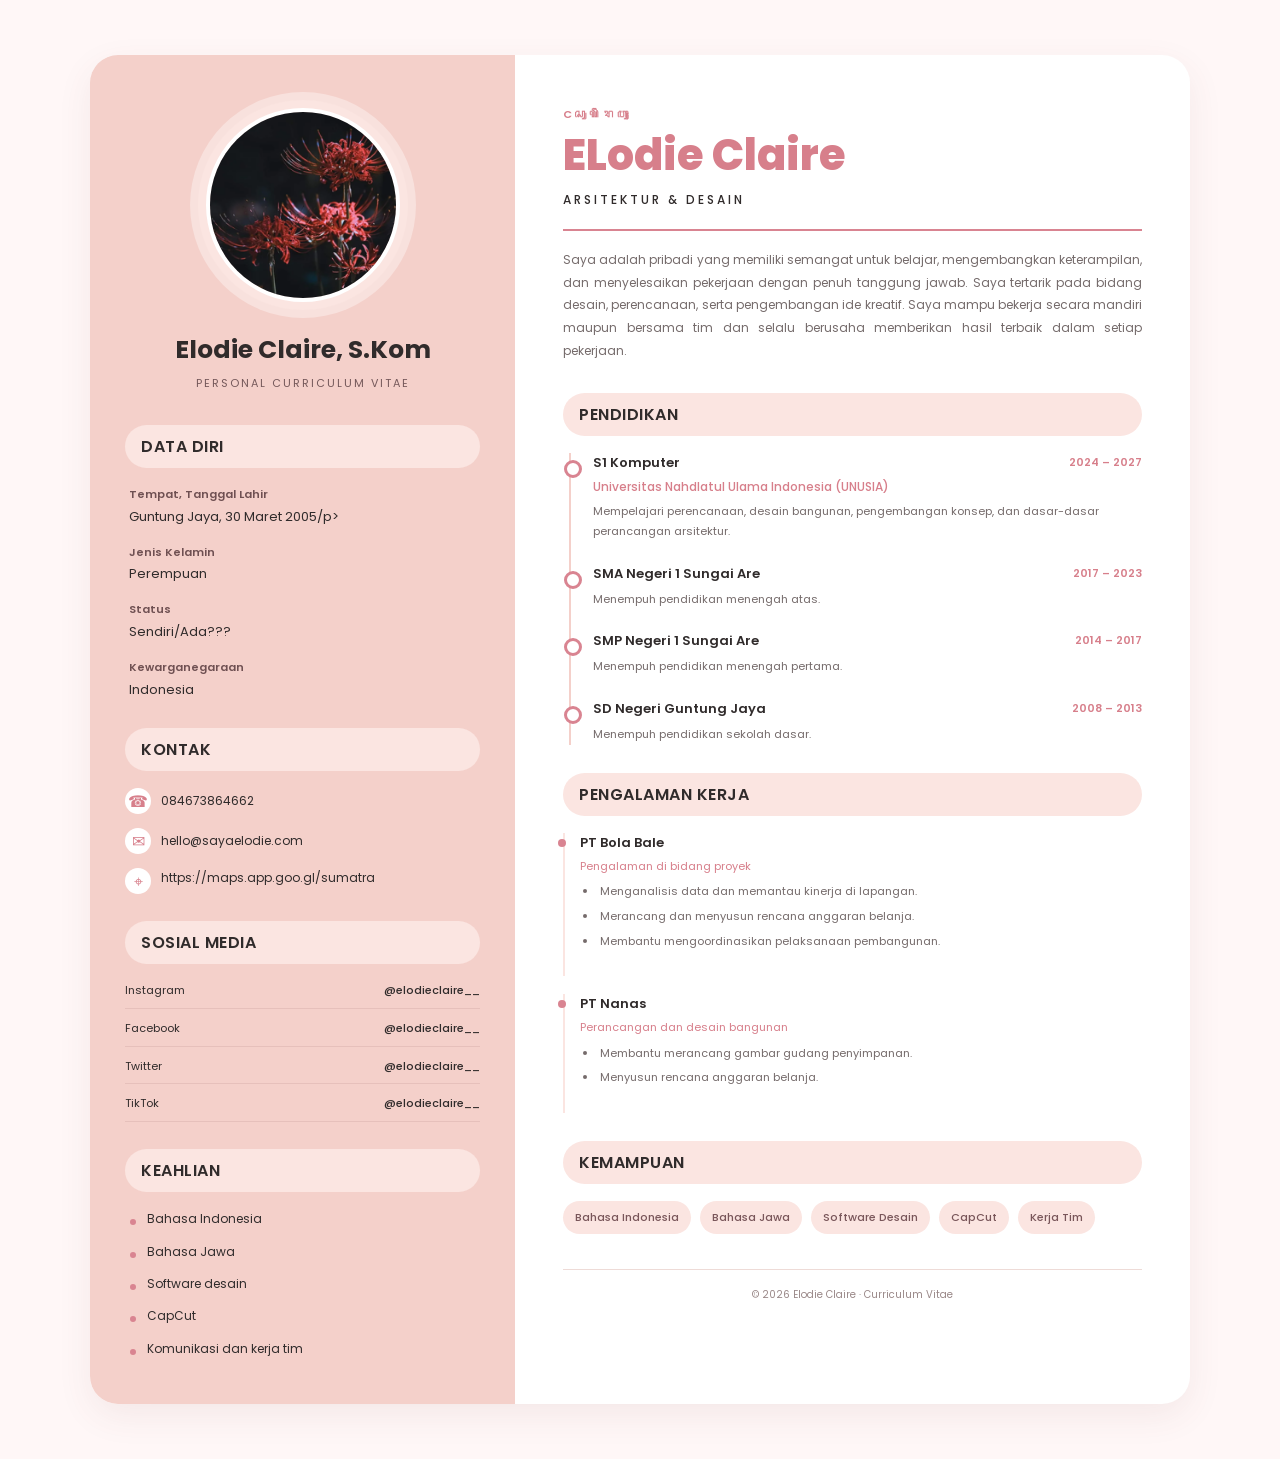
==== cv.html @ 2985a4a9 "project dugong" ====
<!DOCTYPE html>
<html lang="id">
<head>
    <meta charset="UTF-8">
    <meta name="viewport" content="width=device-width, initial-scale=1.0">
    <meta name="description" content="Curriculum Vitae Elodie Claire">
    <title>CV | Elodie Claire</title>
    <link rel="stylesheet" href="stylecv.css">
</head>
<body>

    <main class="cv-container">

        <!-- KOLOM KIRI -->
        <aside class="sidebar">

            <div class="profile">
                <div class="photo-frame">
                    <img
                        src="Cuplikan layar 2026-10-27 143121.png"
                        alt="Foto profil Elodie Claire"
                        class="profile-photo"
                    >
                </div>

                <h1>Elodie Claire, S.Kom</h1>
                <p class="profile-subtitle">Personal Curriculum Vitae</p>
            </div>

            <!-- DATA DIRI -->
            <section class="sidebar-section">
                <h2 class="section-heading">Data Diri</h2>

                <div class="info-item">
                    <span class="info-label">Tempat, Tanggal Lahir</span>
                    <p>Guntung Jaya, 30 Maret 2005/p>
                </div>

                <div class="info-item">
                    <span class="info-label">Jenis Kelamin</span>
                    <p>Perempuan</p>
                </div>

                <div class="info-item">
                    <span class="info-label">Status</span>
                    <p>Sendiri/Ada???</p>
                </div>

                <div class="info-item">
                    <span class="info-label">Kewarganegaraan</span>
                    <p>Indonesia</p>
                </div>
            </section>

            <!-- KONTAK -->
            <section class="sidebar-section">
                <h2 class="section-heading">Kontak</h2>

                <ul class="contact-list">
                    <li>
                        <span class="contact-icon">☎</span>
                        <a href="tel:084673864662">084673864662</a>
                    </li>

                    <li>
                        <span class="contact-icon">✉</span>
                        <a href="mailto:hello@sayaelodie.com">
                            hello@sayaelodie.com
                        </a>
                    </li>

                    <li>
                        <span class="contact-icon">⌖</span>
                        <span>https://maps.app.goo.gl/sumatra</span>
                    </li>
                </ul>
            </section>

            <!-- SOSIAL MEDIA -->
            <section class="sidebar-section">
                <h2 class="section-heading">Sosial Media</h2>

                <ul class="social-list">
                    <li><span>Instagram</span><span>@elodieclaire__</span></li>
                    <li><span>Facebook</span><span>@elodieclaire__</span></li>
                    <li><span>Twitter</span><span>@elodieclaire__</span></li>
                    <li><span>TikTok</span><span>@elodieclaire__</span></li>
                </ul>
            </section>

            <!-- KEMAMPUAN -->
            <section class="sidebar-section">
                <h2 class="section-heading">Keahlian</h2>

                <ul class="skill-list">
                    <li>Bahasa Indonesia</li>
                    <li>Bahasa Jawa</li>
                    <li>Software desain</li>
                    <li>CapCut</li>
                    <li>Komunikasi dan kerja tim</li>
                </ul>
            </section>

        </aside>

        <!-- KOLOM KANAN -->
        <div class="main-content">

            <header class="hero">
                <p class="eyebrow">Cꦱꦸꦒꦼꦁꦫꦮꦸꦃ</p>
                <h2>ELodie Claire</h2>
                <p class="hero-role">ARSITEKTUR & DESAIN</p>

                <div class="hero-line"></div>

                <p class="about-text">
                    Saya adalah pribadi yang memiliki semangat untuk
                    belajar, mengembangkan keterampilan, dan menyelesaikan
                    pekerjaan dengan penuh tanggung jawab. Saya tertarik
                    pada bidang desain, perencanaan, serta pengembangan
                    ide kreatif. Saya mampu bekerja secara mandiri maupun
                    bersama tim dan selalu berusaha memberikan hasil
                    terbaik dalam setiap pekerjaan.
                </p>
            </header>

            <!-- PENDIDIKAN -->
            <section class="content-section">
                <h2 class="section-heading">Pendidikan</h2>

                <div class="timeline">

                    <article class="timeline-item">
                        <div class="timeline-top">
                            <h3>S1 Komputer</h3>
                            <span class="year">2024 – 2027</span>
                        </div>
                        <p class="institution">
                            Universitas Nahdlatul Ulama Indonesia (UNUSIA)
                        </p>
                        <p class="description">
                            Mempelajari perencanaan, desain bangunan,
                            pengembangan konsep, dan dasar-dasar
                            perancangan arsitektur.
                        </p>
                    </article>

                    <article class="timeline-item">
                        <div class="timeline-top">
                            <h3>SMA Negeri 1 Sungai Are</h3>
                            <span class="year">2017 – 2023</span>
                        </div>
                        <p class="description">
                            Menempuh pendidikan menengah atas.
                        </p>
                    </article>

                    <article class="timeline-item">
                        <div class="timeline-top">
                            <h3>SMP Negeri 1 Sungai Are</h3>
                            <span class="year">2014 – 2017</span>
                        </div>
                        <p class="description">
                            Menempuh pendidikan menengah pertama.
                        </p>
                    </article>

                    <article class="timeline-item">
                        <div class="timeline-top">
                            <h3>SD Negeri Guntung Jaya</h3>
                            <span class="year">2008 – 2013</span>
                        </div>
                        <p class="description">
                            Menempuh pendidikan sekolah dasar.
                        </p>
                    </article>

                </div>
            </section>

            <!-- PENGALAMAN KERJA -->
            <section class="content-section">
                <h2 class="section-heading">Pengalaman Kerja</h2>

                <article class="experience-item">
                    <h3>PT Bola Bale</h3>
                    <p class="job-role">Pengalaman di bidang proyek</p>

                    <ul class="description-list">
                        <li>
                            Menganalisis data dan memantau kinerja
                            di lapangan.
                        </li>
                        <li>
                            Merancang dan menyusun rencana anggaran
                            belanja.
                        </li>
                        <li>
                            Membantu mengoordinasikan pelaksanaan
                            pembangunan.
                        </li>
                    </ul>
                </article>

                <article class="experience-item">
                    <h3>PT Nanas</h3>
                    <p class="job-role">Perancangan dan desain bangunan</p>

                    <ul class="description-list">
                        <li>
                            Membantu merancang gambar gudang
                            penyimpanan.
                        </li>
                        <li>
                            Menyusun rencana anggaran belanja.
                        </li>
                    </ul>
                </article>
            </section>

            <!-- KEMAMPUAN TAMBAHAN -->
            <section class="content-section">
                <h2 class="section-heading">Kemampuan</h2>

                <div class="tag-list">
                    <span class="skill-tag">Bahasa Indonesia</span>
                    <span class="skill-tag">Bahasa Jawa</span>
                    <span class="skill-tag">Software Desain</span>
                    <span class="skill-tag">CapCut</span>
                    <span class="skill-tag">Kerja Tim</span>
                </div>
            </section>

            <footer class="cv-footer">
                <p>© 2026 Elodie Claire · Curriculum Vitae</p>
            </footer>

        </div>
    </main>

</body>
</html>
---- stylecv.css ----
/* =====================================
   1. RESET DAN PENGATURAN UMUM
===================================== */

@import url('https://fonts.googleapis.com/css2?family=Poppins:wght@300;400;500;600;700;800&display=swap');

:root {
    --pink-bg: #fff7f7;
    --pink-main: #f4d0ca;
    --pink-dark: #d98491;
    --pink-light: #fbe5e1;
    --pink-heading: #d77f8b;
    --text-main: #302b2b;
    --text-muted: #756b6b;
    --white: #ffffff;
    --border-color: #eedbd7;
    --shadow: 0 12px 35px rgba(118, 68, 68, 0.08);
}

* {
    margin: 0;
    padding: 0;
    box-sizing: border-box;
}

html {
    scroll-behavior: smooth;
}

body {
    font-family: 'Poppins', Arial, sans-serif;
    background: var(--pink-bg);
    color: var(--text-main);
    font-size: 14px;
    line-height: 1.7;
    padding: 40px 20px;
}

/* =====================================
   2. CONTAINER UTAMA
===================================== */

.cv-container {
    display: grid;
    grid-template-columns: 0.85fr 1.35fr;
    width: 100%;
    max-width: 1100px;
    margin: 0 auto;
    background: var(--white);
    border-radius: 28px;
    overflow: hidden;
    box-shadow: var(--shadow);
}

/* =====================================
   3. SIDEBAR / KOLOM KIRI
===================================== */

.sidebar {
    background: var(--pink-main);
    padding: 35px 28px;
    min-width: 0;
}

.profile {
    text-align: center;
    margin-bottom: 32px;
}

.photo-frame {
    width: 190px;
    height: 190px;
    max-width: 100%;
    margin: 0 auto 22px;
    border-radius: 50%;
    background: var(--pink-light);
    padding: 8px;
    box-shadow: 0 0 0 8px rgba(255, 255, 255, 0.35);
}

.profile-photo {
    display: block;
    width: 100%;
    height: 100%;
    object-fit: cover;
    object-position: center top;
    border-radius: 50%;
    border: 4px solid var(--white);
}

.profile h1 {
    font-size: clamp(19px, 2vw, 25px);
    font-weight: 700;
    line-height: 1.4;
    overflow-wrap: anywhere;
}

.profile-subtitle {
    margin-top: 7px;
    color: #74585a;
    font-size: 11px;
    letter-spacing: 2px;
    text-transform: uppercase;
}

/* =====================================
   4. JUDUL SECTION
===================================== */

.sidebar-section {
    margin-top: 27px;
}

.section-heading {
    margin-bottom: 17px;
    padding: 8px 16px;
    border-radius: 30px;
    background: var(--pink-light);
    font-size: 16px;
    font-weight: 600;
    text-transform: uppercase;
    letter-spacing: 0.5px;
}

.info-item {
    margin-bottom: 15px;
    padding-left: 4px;
}

.info-label {
    display: block;
    margin-bottom: 2px;
    font-size: 11px;
    font-weight: 600;
    color: #6f5052;
}

.info-item p {
    font-size: 13px;
    overflow-wrap: anywhere;
}

/* =====================================
   5. KONTAK DAN SOSIAL MEDIA
===================================== */

.contact-list,
.social-list,
.skill-list {
    list-style: none;
}

.contact-list {
    display: flex;
    flex-direction: column;
    gap: 14px;
}

.contact-list li {
    display: flex;
    align-items: flex-start;
    gap: 10px;
    min-width: 0;
    font-size: 12px;
}

.contact-icon {
    display: inline-flex;
    align-items: center;
    justify-content: center;
    flex-shrink: 0;
    width: 26px;
    height: 26px;
    background: var(--white);
    color: var(--pink-heading);
    border-radius: 50%;
    font-size: 16px;
}

.contact-list a {
    color: inherit;
    text-decoration: none;
    overflow-wrap: anywhere;
    padding-top: 3px;
}

.contact-list a:hover {
    color: #a44e5e;
    text-decoration: underline;
}

.social-list {
    display: flex;
    flex-direction: column;
    gap: 10px;
}

.social-list li {
    display: flex;
    justify-content: space-between;
    gap: 10px;
    font-size: 11px;
    padding-bottom: 8px;
    border-bottom: 1px solid rgba(130, 75, 75, 0.12);
}

.social-list li span:last-child {
    font-weight: 500;
    text-align: right;
    overflow-wrap: anywhere;
}

.skill-list {
    display: flex;
    flex-direction: column;
    gap: 12px;
    padding-left: 5px;
}

.skill-list li {
    position: relative;
    padding-left: 17px;
    font-size: 12px;
}

.skill-list li::before {
    content: "";
    position: absolute;
    left: 0;
    top: 10px;
    width: 6px;
    height: 6px;
    border-radius: 50%;
    background: var(--pink-dark);
}

/* =====================================
   6. KOLOM KANAN
===================================== */

.main-content {
    min-width: 0;
    padding: 42px 38px 25px;
}

.hero {
    margin-bottom: 30px;
}

.eyebrow {
    color: var(--pink-heading);
    font-size: 11px;
    font-weight: 600;
    letter-spacing: 3px;
}

.hero h2 {
    color: var(--pink-heading);
    font-size: clamp(30px, 4vw, 43px);
    line-height: 1.25;
    font-weight: 800;
    margin: 5px 0 8px;
    overflow-wrap: anywhere;
}

.hero-role {
    font-size: 12px;
    letter-spacing: 3px;
    font-weight: 500;
}

.hero-line {
    width: 100%;
    height: 2px;
    margin: 18px 0;
    background: var(--pink-dark);
}

.about-text {
    color: var(--text-muted);
    font-size: 12px;
    line-height: 1.9;
    text-align: justify;
}

/* =====================================
   7. PENDIDIKAN DAN TIMELINE
===================================== */

.content-section {
    margin-top: 28px;
}

.timeline {
    position: relative;
    margin-left: 6px;
    padding-left: 22px;
    border-left: 2px solid var(--pink-main);
}

.timeline-item {
    position: relative;
    padding-bottom: 22px;
}

.timeline-item:last-child {
    padding-bottom: 0;
}

.timeline-item::before {
    content: "";
    position: absolute;
    left: -29px;
    top: 7px;
    width: 12px;
    height: 12px;
    border: 3px solid var(--pink-dark);
    border-radius: 50%;
    background: var(--white);
}

.timeline-top {
    display: flex;
    align-items: flex-start;
    justify-content: space-between;
    gap: 12px;
}

.timeline-top h3,
.experience-item h3 {
    font-size: 13px;
    line-height: 1.6;
    font-weight: 600;
}

.year {
    flex-shrink: 0;
    color: var(--pink-heading);
    font-size: 11px;
    font-weight: 600;
}

.institution {
    color: var(--pink-heading);
    font-size: 12px;
    font-weight: 500;
    margin-top: 3px;
}

.description {
    margin-top: 5px;
    color: var(--text-muted);
    font-size: 11px;
    line-height: 1.8;
}

/* =====================================
   8. PENGALAMAN KERJA
===================================== */

.experience-item {
    padding: 0 0 20px 15px;
    margin-bottom: 18px;
    border-left: 2px solid var(--pink-light);
}

.experience-item:last-child {
    margin-bottom: 0;
}

.experience-item h3 {
    position: relative;
}

.experience-item h3::before {
    content: "";
    position: absolute;
    left: -22px;
    top: 6px;
    width: 8px;
    height: 8px;
    border-radius: 50%;
    background: var(--pink-dark);
}

.job-role {
    color: var(--pink-heading);
    font-size: 11px;
    margin: 3px 0 7px;
}

.description-list {
    padding-left: 18px;
    color: var(--text-muted);
    font-size: 11px;
}

.description-list li {
    margin-bottom: 6px;
    padding-left: 2px;
}

/* =====================================
   9. TAG KEMAMPUAN
===================================== */

.tag-list {
    display: flex;
    flex-wrap: wrap;
    gap: 9px;
}

.skill-tag {
    padding: 7px 12px;
    border-radius: 20px;
    background: var(--pink-light);
    color: #79565a;
    font-size: 11px;
    font-weight: 500;
}

/* =====================================
   10. FOOTER
===================================== */

.cv-footer {
    margin-top: 35px;
    padding-top: 16px;
    border-top: 1px solid var(--border-color);
    color: #9a8888;
    font-size: 10px;
    text-align: center;
}

/* =====================================
   11. DESKTOP BESAR
===================================== */

@media (min-width: 1200px) {
    body {
        padding: 55px 30px;
    }

    .cv-container {
        max-width: 1100px;
    }

    .sidebar {
        padding: 45px 35px;
    }

    .main-content {
        padding: 50px 48px 30px;
    }

    .photo-frame {
        width: 210px;
        height: 210px;
    }
}

/* =====================================
   12. TABLET
===================================== */

@media (max-width: 900px) {
    body {
        padding: 24px 16px;
    }

    .cv-container {
        grid-template-columns: 0.85fr 1.15fr;
        border-radius: 22px;
    }

    .sidebar {
        padding: 28px 20px;
    }

    .main-content {
        padding: 30px 24px 22px;
    }

    .photo-frame {
        width: 155px;
        height: 155px;
    }

    .section-heading {
        font-size: 14px;
    }

    .timeline-top {
        flex-wrap: wrap;
        gap: 2px 10px;
    }

    .hero-role {
        letter-spacing: 2px;
    }
}

/* =====================================
   13. HP DAN LAYAR KECIL
===================================== */

@media (max-width: 600px) {
    body {
        padding: 12px;
        font-size: 13px;
    }

    .cv-container {
        grid-template-columns: 1fr;
        border-radius: 18px;
    }

    .sidebar {
        padding: 28px 22px;
    }

    .profile {
        margin-bottom: 25px;
    }

    .photo-frame {
        width: 170px;
        height: 170px;
    }

    .profile h1 {
        font-size: 23px;
    }

    .sidebar-section {
        margin-top: 23px;
    }

    .main-content {
        padding: 30px 22px 24px;
    }

    .hero {
        margin-bottom: 26px;
    }

    .hero h2 {
        font-size: 32px;
    }

    .hero-role {
        font-size: 10px;
        letter-spacing: 2px;
    }

    .about-text {
        font-size: 12px;
        text-align: left;
    }

    .content-section {
        margin-top: 25px;
    }

    .section-heading {
        font-size: 15px;
    }

    .timeline-top {
        display: flex;
        flex-direction: column;
        gap: 2px;
    }

    .timeline-top h3,
    .experience-item h3 {
        font-size: 13px;
    }

    .year {
        font-size: 11px;
    }

    .social-list li {
        font-size: 12px;
    }

    .skill-tag {
        font-size: 11px;
    }
}

/* =====================================
   14. HP SANGAT KECIL
===================================== */

@media (max-width: 360px) {
    body {
        padding: 7px;
    }

    .sidebar,
    .main-content {
        padding: 22px 16px;
    }

    .photo-frame {
        width: 145px;
        height: 145px;
    }

    .hero h2 {
        font-size: 27px;
    }

    .section-heading {
        padding: 8px 12px;
        font-size: 13px;
    }

    .social-list li {
        flex-wrap: wrap;
    }

    .timeline {
        padding-left: 17px;
    }

    .timeline-item::before {
        left: -24px;
    }
}

/* =====================================
   15. CETAK CV
===================================== */

@media print {
    @page {
        size: A4;
        margin: 8mm;
    }

    body {
        padding: 0;
        background: white;
        font-size: 10px;
        print-color-adjust: exact;
        -webkit-print-color-adjust: exact;
    }

    .cv-container {
        max-width: none;
        width: 100%;
        grid-template-columns: 0.85fr 1.35fr;
        box-shadow: none;
        border-radius: 0;
    }

    .sidebar {
        padding: 22px 16px;
    }

    .main-content {
        padding: 24px 20px;
    }

    .photo-frame {
        width: 125px;
        height: 125px;
    }

    .content-section,
    .timeline-item,
    .experience-item {
        break-inside: avoid;
    }

    a {
        color: inherit;
        text-decoration: none;
    }
}
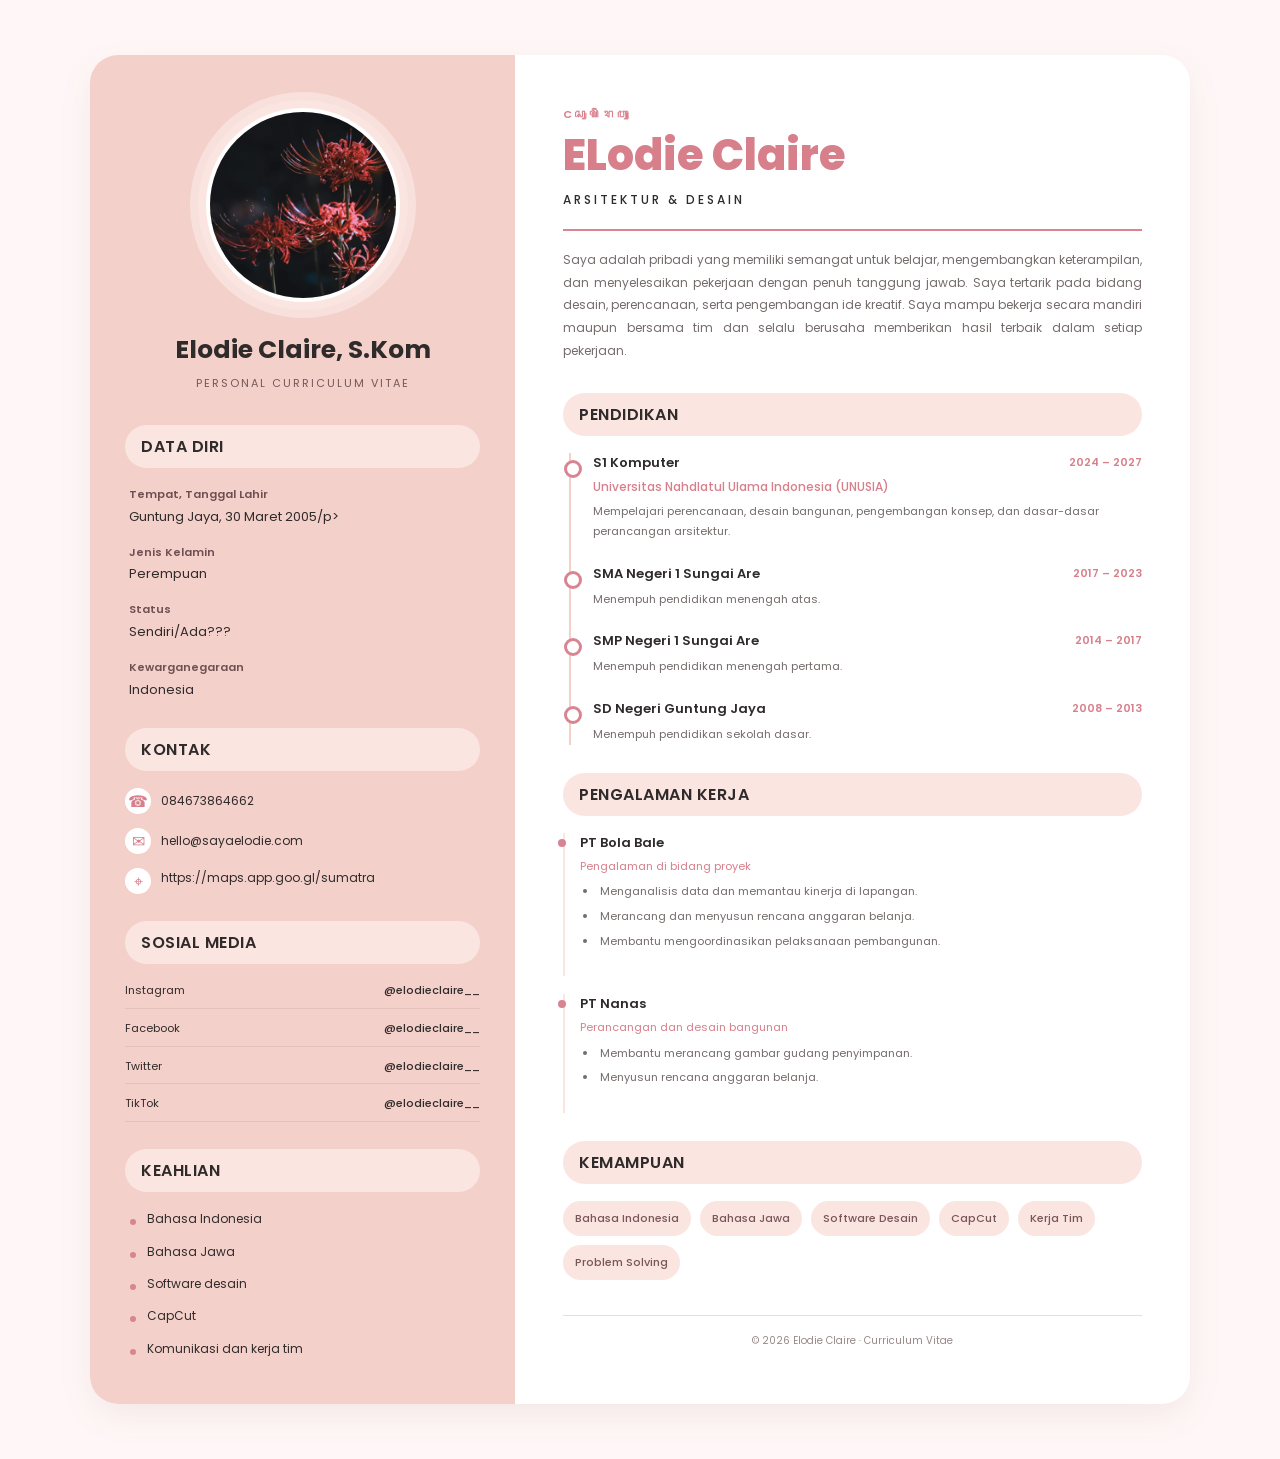
==== commit 98cd5aee: "pelatihan-3" ====
--- a/cv.html
+++ b/cv.html
@@ -229,6 +229,7 @@
                     <span class="skill-tag">Software Desain</span>
                     <span class="skill-tag">CapCut</span>
                     <span class="skill-tag">Kerja Tim</span>
+                    <span class="skill-tag">Problem Solving</span>
                 </div>
             </section>
 
--- a/stylecv.css
+++ b/stylecv.css
@@ -412,7 +412,7 @@
 }
 
 .skill-tag {
-    padding: 7px 12px;
+    padding: 8px 12px;
     border-radius: 20px;
     background: var(--pink-light);
     color: #79565a;
